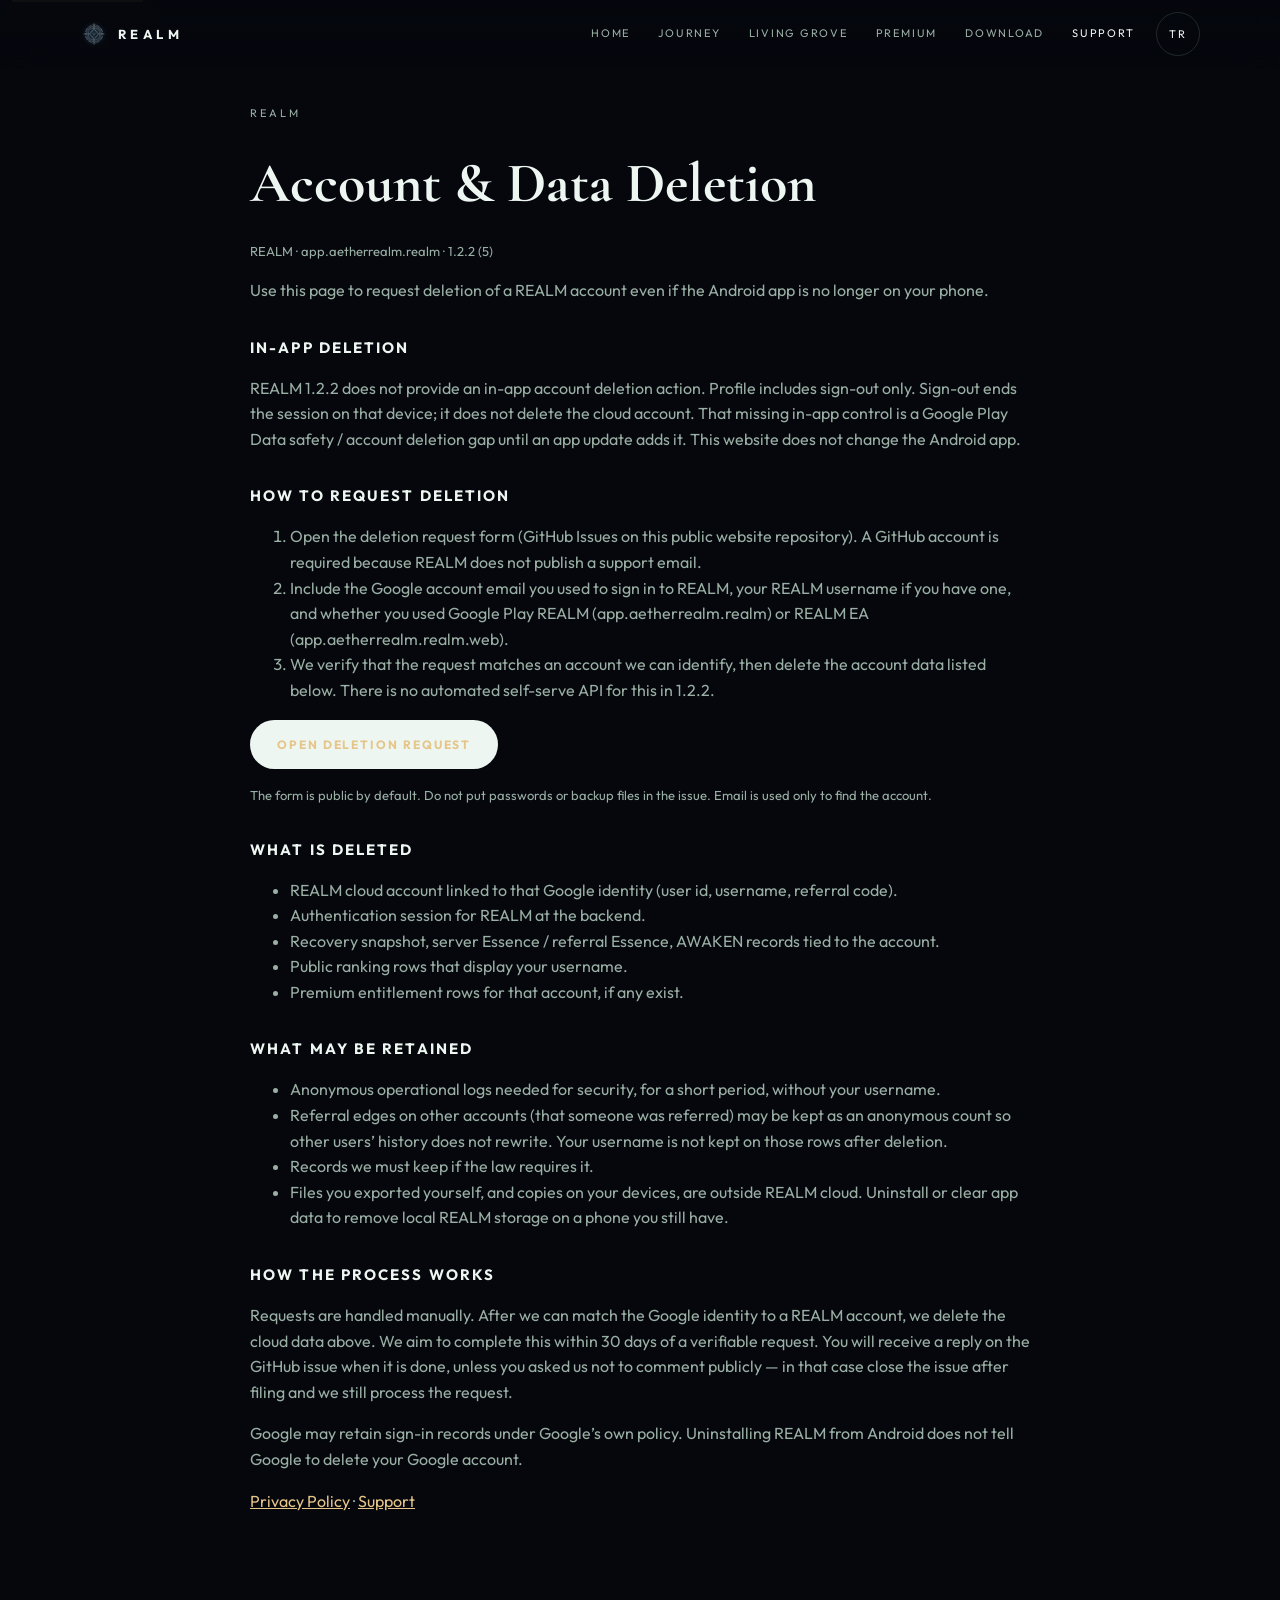
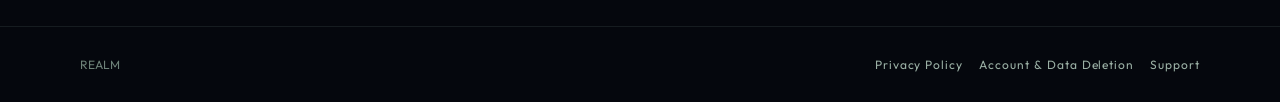
==== delete-account/index.html @ 5c2a9e28 "Publish official REALM website Public static pages for Home, Journey, Living Grove, Premium, Downloa" ====
<!doctype html>
<html lang="en">
<head>
  <meta charset="utf-8">
  <meta name="viewport" content="width=device-width, initial-scale=1, viewport-fit=cover">
  <title>REALM Account &amp; Data Deletion</title>
  <meta name="description" content="How to delete a REALM account and what data is removed. Public page for Google Play.">
  <meta name="theme-color" content="#05070d">
  <link rel="canonical" href="https://brokebrosol.github.io/aetherrealm/delete-account/">
  <meta property="og:title" content="REALM Account &amp; Data Deletion">
  <meta property="og:description" content="How to delete a REALM account and what data is removed. Public page for Google Play.">
  <meta property="og:type" content="website">
  <meta property="og:url" content="https://brokebrosol.github.io/aetherrealm/delete-account/">
  <meta property="og:image" content="https://brokebrosol.github.io/aetherrealm/assets/brand/og.png">
  <link rel="icon" href="../assets/brand/icon-512.png">
  <link rel="apple-touch-icon" href="../assets/brand/icon-512.png">
  <link rel="preconnect" href="https://fonts.googleapis.com">
  <link rel="preconnect" href="https://fonts.gstatic.com" crossorigin>
  <link href="https://fonts.googleapis.com/css2?family=Cormorant+Garamond:ital,wght@0,600;1,500&family=Outfit:wght@400;500;600;700&display=swap" rel="stylesheet">
  <link rel="stylesheet" href="../assets/site.css">
  
</head>
<body>

  <a class="skip" href="#content">Skip to content</a>
  <header class="site-header">
    <div class="wrap nav">
      <a class="brand" href="../">
        <img src="../assets/brand/icon-512.png" alt="" width="28" height="28">
        REALM
      </a>
      <nav class="nav-links" aria-label="Primary">
        <a href="../" data-en="Home" data-tr="Ana Sayfa">Home</a><a href="../journey/" data-en="Journey" data-tr="Yolculuk">Journey</a><a href="../living-grove/" data-en="Living Grove" data-tr="Living Grove">Living Grove</a><a href="../premium/" data-en="Premium" data-tr="Premium">Premium</a><a href="../download/" data-en="Download" data-tr="İndir">Download</a><a href="../support/" aria-current="page" data-en="Support" data-tr="Destek">Support</a>
        <button class="lang" type="button" aria-label="Switch language">TR</button>
      </nav>
      <button class="menu-btn" type="button" aria-expanded="false" data-en-aria="Open menu" data-tr-aria="Menüyü aç">Menu</button>
    </div>
    <nav class="drawer" aria-label="Mobile">
      <a href="../" data-en="Home" data-tr="Ana Sayfa">Home</a><a href="../journey/" data-en="Journey" data-tr="Yolculuk">Journey</a><a href="../living-grove/" data-en="Living Grove" data-tr="Living Grove">Living Grove</a><a href="../premium/" data-en="Premium" data-tr="Premium">Premium</a><a href="../download/" data-en="Download" data-tr="İndir">Download</a><a href="../support/" aria-current="page" data-en="Support" data-tr="Destek">Support</a>
    </nav>
  </header>

  <main id="content" class="legal">
    <p class="eyebrow">REALM</p>
    <h1 data-en="Account & Data Deletion" data-tr="Hesap ve Veri Silme">Account & Data Deletion</h1>
    <p class="meta-line">REALM · app.aetherrealm.realm · 1.2.2 (5)</p>
    <p data-en="Use this page to request deletion of a REALM account even if the Android app is no longer on your phone." data-tr="Android uygulaması telefonda olmasa bile REALM hesabının silinmesini bu sayfadan talep et.">Use this page to request deletion of a REALM account even if the Android app is no longer on your phone.</p>

    <h2 data-en="In-app deletion" data-tr="Uygulama içi silme">In-app deletion</h2>
    <p data-en="REALM 1.2.2 does not provide an in-app account deletion action. Profile includes sign-out only. Sign-out ends the session on that device; it does not delete the cloud account. That missing in-app control is a Google Play Data safety / account deletion gap until an app update adds it. This website does not change the Android app." data-tr="REALM 1.2.2 uygulama içi hesap silme eylemi sunmaz. Profil yalnızca çıkış içerir. Çıkış o cihazdaki oturumu bitirir; bulut hesabı silinmez. Bu eksik kontrol, bir uygulama güncellemesi ekleyene kadar Google Play Veri güvenliği / hesap silme boşluğudur. Bu site Android uygulamasını değiştirmez.">REALM 1.2.2 does not provide an in-app account deletion action. Profile includes sign-out only. Sign-out ends the session on that device; it does not delete the cloud account. That missing in-app control is a Google Play Data safety / account deletion gap until an app update adds it. This website does not change the Android app.</p>

    <h2 data-en="How to request deletion" data-tr="Silme talebi nasıl yapılır">How to request deletion</h2>
    <ol>
      <li data-en="Open the deletion request form (GitHub Issues on this public website repository). A GitHub account is required because REALM does not publish a support email." data-tr="Silme talep formunu aç (bu kamuya açık site deposundaki GitHub Issues). REALM destek e-postası yayımlamadığı için GitHub hesabı gerekir.">Open the deletion request form (GitHub Issues on this public website repository). A GitHub account is required because REALM does not publish a support email.</li>
      <li data-en="Include the Google account email you used to sign in to REALM, your REALM username if you have one, and whether you used Google Play REALM (app.aetherrealm.realm) or REALM EA (app.aetherrealm.realm.web)." data-tr="REALM’e girerken kullandığın Google hesap e-postasını, varsa REALM kullanıcı adını ve Google Play REALM (app.aetherrealm.realm) mi REALM EA (app.aetherrealm.realm.web) mi kullandığını yaz.">Include the Google account email you used to sign in to REALM, your REALM username if you have one, and whether you used Google Play REALM (app.aetherrealm.realm) or REALM EA (app.aetherrealm.realm.web).</li>
      <li data-en="We verify that the request matches an account we can identify, then delete the account data listed below. There is no automated self-serve API for this in 1.2.2." data-tr="Talebin tanımlayabildiğimiz bir hesapla eşleştiğini doğrular, ardından aşağıdaki hesap verisini sileriz. 1.2.2’de bunun için otomatik self-servis API yoktur.">We verify that the request matches an account we can identify, then delete the account data listed below. There is no automated self-serve API for this in 1.2.2.</li>
    </ol>
    <p><a class="cta cta-primary" href="https://github.com/BrokeBroSOL/aetherrealm/issues/new?template=account-deletion.yml" data-en="Open deletion request" data-tr="Silme talebini aç">Open deletion request</a></p>
    <p class="caption-note" data-en="The form is public by default. Do not put passwords or backup files in the issue. Email is used only to find the account." data-tr="Form varsayılan olarak herkese açıktır. Issue’ya şifre veya yedek dosyası koyma. E-posta yalnızca hesabı bulmak içindir.">The form is public by default. Do not put passwords or backup files in the issue. Email is used only to find the account.</p>

    <h2 data-en="What is deleted" data-tr="Neler silinir">What is deleted</h2>
    <ul>
      <li data-en="REALM cloud account linked to that Google identity (user id, username, referral code)." data-tr="O Google kimliğine bağlı REALM bulut hesabı (kullanıcı id, kullanıcı adı, referral kodu).">REALM cloud account linked to that Google identity (user id, username, referral code).</li>
      <li data-en="Authentication session for REALM at the backend." data-tr="Backend’deki REALM kimlik doğrulama oturumu.">Authentication session for REALM at the backend.</li>
      <li data-en="Recovery snapshot, server Essence / referral Essence, AWAKEN records tied to the account." data-tr="Kurtarma snapshot’ı, sunucu Essence / referral Essence, hesaba bağlı AWAKEN kayıtları.">Recovery snapshot, server Essence / referral Essence, AWAKEN records tied to the account.</li>
      <li data-en="Public ranking rows that display your username." data-tr="Kullanıcı adını gösteren herkese açık sıralama satırları.">Public ranking rows that display your username.</li>
      <li data-en="Premium entitlement rows for that account, if any exist." data-tr="Varsa o hesaba ait premium yetki satırları.">Premium entitlement rows for that account, if any exist.</li>
    </ul>

    <h2 data-en="What may be retained" data-tr="Neler tutulabilir">What may be retained</h2>
    <ul>
      <li data-en="Anonymous operational logs needed for security, for a short period, without your username." data-tr="Güvenlik için kısa süre gereken, kullanıcı adsız operasyonel günlükler.">Anonymous operational logs needed for security, for a short period, without your username.</li>
      <li data-en="Referral edges on other accounts (that someone was referred) may be kept as an anonymous count so other users’ history does not rewrite. Your username is not kept on those rows after deletion." data-tr="Başka hesaplardaki referral bağları (birinin davet edilmiş olması) anonim sayım olarak kalabilir; diğer kullanıcıların geçmişi yeniden yazılmaz. Silme sonrası o satırlarda kullanıcı adın tutulmaz.">Referral edges on other accounts (that someone was referred) may be kept as an anonymous count so other users’ history does not rewrite. Your username is not kept on those rows after deletion.</li>
      <li data-en="Records we must keep if the law requires it." data-tr="Yasanın tutmamızı istediği kayıtlar.">Records we must keep if the law requires it.</li>
      <li data-en="Files you exported yourself, and copies on your devices, are outside REALM cloud. Uninstall or clear app data to remove local REALM storage on a phone you still have." data-tr="Kendin dışa aktardığın dosyalar ve cihazlarındaki kopyalar REALM bulutunun dışındadır. Hâlâ sende olan bir telefondaki yerel REALM depolamasını kaldırmak için uygulamayı sil veya uygulama verisini temizle.">Files you exported yourself, and copies on your devices, are outside REALM cloud. Uninstall or clear app data to remove local REALM storage on a phone you still have.</li>
    </ul>

    <h2 data-en="How the process works" data-tr="Süreç nasıl işler">How the process works</h2>
    <p data-en="Requests are handled manually. After we can match the Google identity to a REALM account, we delete the cloud data above. We aim to complete this within 30 days of a verifiable request. You will receive a reply on the GitHub issue when it is done, unless you asked us not to comment publicly — in that case close the issue after filing and we still process the request." data-tr="Talepler elle işlenir. Google kimliğini bir REALM hesabıyla eşleştirebildikten sonra yukarıdaki bulut verisini sileriz. Doğrulanabilir talepten itibaren 30 gün içinde tamamlamayı hedefleriz. Bitince GitHub issue’da yanıtlanır; herkese açık yorum istemezsen kayıt açtıktan sonra issue’yu kapat, talebi yine işleriz.">Requests are handled manually. After we can match the Google identity to a REALM account, we delete the cloud data above. We aim to complete this within 30 days of a verifiable request. You will receive a reply on the GitHub issue when it is done, unless you asked us not to comment publicly — in that case close the issue after filing and we still process the request.</p>
    <p data-en="Google may retain sign-in records under Google’s own policy. Uninstalling REALM from Android does not tell Google to delete your Google account." data-tr="Google, kendi politikası altında giriş kayıtlarını tutabilir. REALM’i Android’den kaldırmak Google hesabının silinmesini Google’a söylemez.">Google may retain sign-in records under Google’s own policy. Uninstalling REALM from Android does not tell Google to delete your Google account.</p>
    <p><a href="../privacy/" data-en="Privacy Policy" data-tr="Gizlilik Politikası">Privacy Policy</a> · <a href="../support/" data-en="Support" data-tr="Destek">Support</a></p>
  </main>

  <footer>
    <div class="wrap foot">
      <div>REALM</div>
      <nav>
        <a href="../privacy/" data-en="Privacy Policy" data-tr="Gizlilik Politikası">Privacy Policy</a>
        <a href="../delete-account/" data-en="Account & Data Deletion" data-tr="Hesap ve Veri Silme">Account & Data Deletion</a>
        <a href="../support/" data-en="Support" data-tr="Destek">Support</a>
      </nav>
    </div>
  </footer>
  <script src="../assets/site.js"></script>
</body>
</html>
---- assets/site.css ----
:root {
  --bg: #05070d;
  --bg-2: #08110e;
  --forest: #0c1a14;
  --panel: rgba(8, 14, 16, 0.78);
  --panel-solid: #101816;
  --text: #eef6f1;
  --muted: #9aafa4;
  --faint: #6d8178;
  --line: rgba(176, 214, 196, 0.16);
  --teal: #7ecb8a;
  --water: #3ec6c9;
  --gold: #d4b15a;
  --gold-soft: #e6c589;
  --danger: #c9896a;
  --shadow: 0 24px 80px rgba(0, 0, 0, 0.45);
  --radius: 22px;
  --font-display: "Cormorant Garamond", "Times New Roman", serif;
  --font-body: "Outfit", system-ui, sans-serif;
  --max: 1120px;
}

* { box-sizing: border-box; }
html { scroll-behavior: smooth; }
html, body { margin: 0; padding: 0; }
body {
  color: var(--text);
  background: var(--bg);
  font: 16px/1.6 var(--font-body);
  min-height: 100%;
  overflow-x: hidden;
}
img { max-width: 100%; display: block; }
a { color: inherit; }
button, [role="button"] { cursor: pointer; }
button { font-family: inherit; }

.skip {
  position: absolute;
  left: 12px;
  top: -40px;
  background: var(--gold);
  color: #14110a;
  padding: 8px 12px;
  z-index: 20;
}
.skip:focus { top: 12px; }

.wrap {
  width: min(var(--max), calc(100% - 36px));
  margin: 0 auto;
}

.site-header {
  position: sticky;
  top: 0;
  z-index: 30;
  backdrop-filter: blur(18px);
  background: linear-gradient(180deg, rgba(5, 7, 13, 0.92), rgba(5, 7, 13, 0.72) 70%, transparent);
  border-bottom: 1px solid transparent;
}
.nav {
  display: flex;
  align-items: center;
  justify-content: space-between;
  min-height: 68px;
  gap: 16px;
  padding-top: env(safe-area-inset-top);
}
.brand {
  display: inline-flex;
  align-items: center;
  gap: 10px;
  text-decoration: none;
  letter-spacing: 0.34em;
  font-weight: 700;
  font-size: 13px;
}
.brand img, .brand svg {
  width: 28px;
  height: 28px;
}
.nav-links {
  display: flex;
  align-items: center;
  gap: 4px;
}
.nav-links a, .lang, .menu-btn {
  color: var(--muted);
  text-decoration: none;
  font-size: 11px;
  letter-spacing: 0.16em;
  text-transform: uppercase;
  padding: 10px 12px;
  min-height: 44px;
  display: inline-flex;
  align-items: center;
  background: none;
  border: 0;
}
.nav-links a[aria-current="page"], .nav-links a:hover {
  color: var(--text);
}
.lang {
  border: 1px solid var(--line);
  border-radius: 999px;
  color: var(--text);
  margin-left: 6px;
}
.menu-btn { display: none; }

.hero {
  position: relative;
  min-height: 92vh;
  display: grid;
  align-items: end;
  overflow: hidden;
  isolation: isolate;
}
.hero-bg {
  position: absolute;
  inset: 0;
  z-index: -2;
  background:
    linear-gradient(180deg, rgba(5,7,13,0.18) 0%, rgba(5,7,13,0.28) 42%, rgba(5,7,13,0.88) 78%, var(--bg) 100%),
    linear-gradient(90deg, rgba(5,7,13,0.55), transparent 36%, transparent 64%, rgba(5,7,13,0.4)),
    var(--hero, #05070d) center/cover no-repeat;
}
.hero-bg::after {
  content: "";
  position: absolute;
  inset: auto 0 0 0;
  height: 42%;
  background: linear-gradient(180deg, transparent, var(--bg));
}
.hero-copy {
  padding: 120px 0 72px;
  max-width: 760px;
}
.eyebrow {
  color: var(--gold-soft);
  font-size: 11px;
  letter-spacing: 0.28em;
  text-transform: uppercase;
  margin: 0 0 16px;
}
.hero h1 {
  font-family: var(--font-display);
  font-size: clamp(64px, 16vw, 148px);
  line-height: 0.82;
  letter-spacing: 0.08em;
  margin: 0 0 18px;
  font-weight: 600;
}
.intent {
  font-family: var(--font-display);
  font-size: clamp(22px, 3.4vw, 34px);
  font-style: italic;
  font-weight: 500;
  letter-spacing: 0.04em;
  color: var(--text);
  margin: 0 0 18px;
}
.lede {
  color: var(--muted);
  font-size: clamp(16px, 2vw, 19px);
  max-width: 560px;
  margin: 0 0 28px;
}
.cta-row {
  display: flex;
  flex-wrap: wrap;
  gap: 12px;
  align-items: center;
}
.cta {
  display: inline-flex;
  align-items: center;
  justify-content: center;
  min-height: 48px;
  min-width: 220px;
  padding: 14px 26px;
  border-radius: 999px;
  text-decoration: none;
  font-size: 12px;
  font-weight: 700;
  letter-spacing: 0.16em;
  text-transform: uppercase;
  border: 1px solid transparent;
}
.cta-primary {
  background: var(--text);
  color: #0b100e;
}
.cta-primary:hover { filter: brightness(1.06); }
.cta-ghost {
  border-color: var(--line);
  color: var(--text);
  background: rgba(8, 14, 16, 0.45);
}
.cta[aria-disabled="true"], .cta.blocked {
  opacity: 0.55;
  pointer-events: none;
}
.sub {
  display: block;
  margin-top: 14px;
  color: var(--faint);
  font-size: 12px;
  letter-spacing: 0.08em;
}

.section {
  padding: 88px 0;
  border-top: 1px solid rgba(176, 214, 196, 0.08);
}
.section h2 {
  font-family: var(--font-display);
  font-size: clamp(32px, 6vw, 56px);
  line-height: 1.05;
  margin: 0 0 14px;
  font-weight: 600;
}
.lead { color: var(--muted); max-width: 680px; margin: 0; }

.grid {
  display: grid;
  grid-template-columns: repeat(3, 1fr);
  gap: 14px;
  margin-top: 34px;
}
.grid-2 { grid-template-columns: repeat(2, 1fr); }
.grid-4 { grid-template-columns: repeat(4, 1fr); }

.card {
  background: linear-gradient(160deg, rgba(18, 28, 24, 0.92), rgba(8, 12, 12, 0.92));
  border: 1px solid var(--line);
  border-radius: var(--radius);
  padding: 22px;
  min-height: 168px;
  box-shadow: var(--shadow);
}
.card h3 {
  margin: 8px 0 8px;
  letter-spacing: 0.1em;
  font-size: 15px;
}
.card p { color: var(--muted); margin: 0; }
.tag {
  font-size: 10px;
  letter-spacing: 0.18em;
  color: var(--water);
  text-transform: uppercase;
}
.tag.free { color: var(--teal); }
.tag.soon { color: var(--gold); }
.motto {
  color: var(--gold-soft);
  font-size: 11px;
  letter-spacing: 0.14em;
  margin: 0 0 8px;
}

.journey {
  display: grid;
  gap: 0;
  margin-top: 36px;
}
.step {
  display: grid;
  grid-template-columns: 88px 1fr;
  gap: 18px;
  align-items: start;
  padding: 18px 0;
  border-top: 1px solid rgba(176, 214, 196, 0.1);
}
.step-index {
  font-family: var(--font-display);
  color: var(--gold);
  letter-spacing: 0.18em;
  font-size: 13px;
  padding-top: 6px;
}
.step h3 {
  margin: 0 0 6px;
  letter-spacing: 0.16em;
  font-size: 18px;
}
.step p { margin: 0; color: var(--muted); }

.still-grid {
  display: grid;
  grid-template-columns: repeat(5, 1fr);
  gap: 10px;
  margin-top: 28px;
}
.still {
  position: relative;
  overflow: hidden;
  border-radius: 16px;
  min-height: 180px;
  border: 1px solid var(--line);
  background: #0a1210;
}
.still img {
  width: 100%;
  height: 180px;
  object-fit: cover;
  object-position: center 40%;
}
.still figcaption {
  position: absolute;
  left: 10px;
  bottom: 10px;
  font-size: 11px;
  letter-spacing: 0.14em;
  color: var(--text);
  text-shadow: 0 1px 8px #000;
}
.caption-note {
  margin-top: 12px;
  color: var(--faint);
  font-size: 13px;
}

.premium-hero {
  display: grid;
  grid-template-columns: 1.1fr 0.9fr;
  gap: 28px;
  align-items: center;
}
.aether-orb {
  border-radius: 28px;
  overflow: hidden;
  border: 1px solid var(--line);
  min-height: 280px;
  background: #07090c center/cover no-repeat;
}
.aether-orb img {
  width: 100%;
  height: 100%;
  min-height: 280px;
  object-fit: cover;
}

.play-box, .notice {
  margin-top: 22px;
  padding: 18px 20px;
  border: 1px solid var(--line);
  border-radius: 18px;
  background: rgba(16, 24, 22, 0.7);
  color: var(--muted);
}
.play-box strong, .notice strong { color: var(--text); display: block; letter-spacing: 0.12em; margin-bottom: 6px; }
.warn { color: var(--gold-soft); }

.legal {
  width: min(780px, calc(100% - 36px));
  margin: 0 auto;
  padding: 36px 0 96px;
}
.legal h1 {
  font-family: var(--font-display);
  font-size: clamp(36px, 7vw, 56px);
  margin: 8px 0 12px;
}
.legal h2 {
  margin-top: 32px;
  font-size: 15px;
  letter-spacing: 0.14em;
  text-transform: uppercase;
}
.legal p, .legal li { color: var(--muted); }
.legal a { color: var(--gold-soft); }
.meta-line { color: var(--faint); font-size: 13px; }

.page-hero {
  padding: 56px 0 12px;
}
.page-hero h1 {
  font-family: var(--font-display);
  font-size: clamp(40px, 8vw, 72px);
  margin: 0 0 12px;
}

footer {
  border-top: 1px solid rgba(176, 214, 196, 0.1);
  padding: 28px 0 calc(28px + env(safe-area-inset-bottom));
  color: var(--faint);
  font-size: 12px;
}
.foot {
  display: flex;
  justify-content: space-between;
  gap: 18px;
  flex-wrap: wrap;
  align-items: center;
}
.foot nav { display: flex; flex-wrap: wrap; gap: 8px 16px; }
.foot a { color: var(--muted); text-decoration: none; letter-spacing: 0.08em; }
.foot a:hover { color: var(--text); }

.drawer {
  display: none;
}

@media (max-width: 900px) {
  .grid, .grid-2, .grid-4, .still-grid, .premium-hero {
    grid-template-columns: 1fr;
  }
  .still-grid { grid-template-columns: 1fr 1fr; }
  .still img { height: 150px; }
  .hero { min-height: 86vh; }
  .hero-copy { padding: 84px 0 56px; }
}

@media (max-width: 760px) {
  .nav-links { display: none; }
  .menu-btn { display: inline-flex; }
  .drawer {
    display: none;
    position: absolute;
    left: 0; right: 0;
    background: rgba(5, 7, 13, 0.96);
    border-bottom: 1px solid var(--line);
    padding: 8px 18px 18px;
  }
  .drawer.open { display: grid; }
  .drawer a {
    min-height: 44px;
    display: flex;
    align-items: center;
    text-decoration: none;
    letter-spacing: 0.16em;
    text-transform: uppercase;
    font-size: 13px;
    color: var(--text);
    border-top: 1px solid rgba(176, 214, 196, 0.08);
  }
  .step { grid-template-columns: 1fr; gap: 6px; }
  .cta { width: 100%; }
  .wrap { width: min(var(--max), calc(100% - 28px)); }
}

@media (prefers-reduced-motion: reduce) {
  html { scroll-behavior: auto; }
  * { transition: none !important; }
}
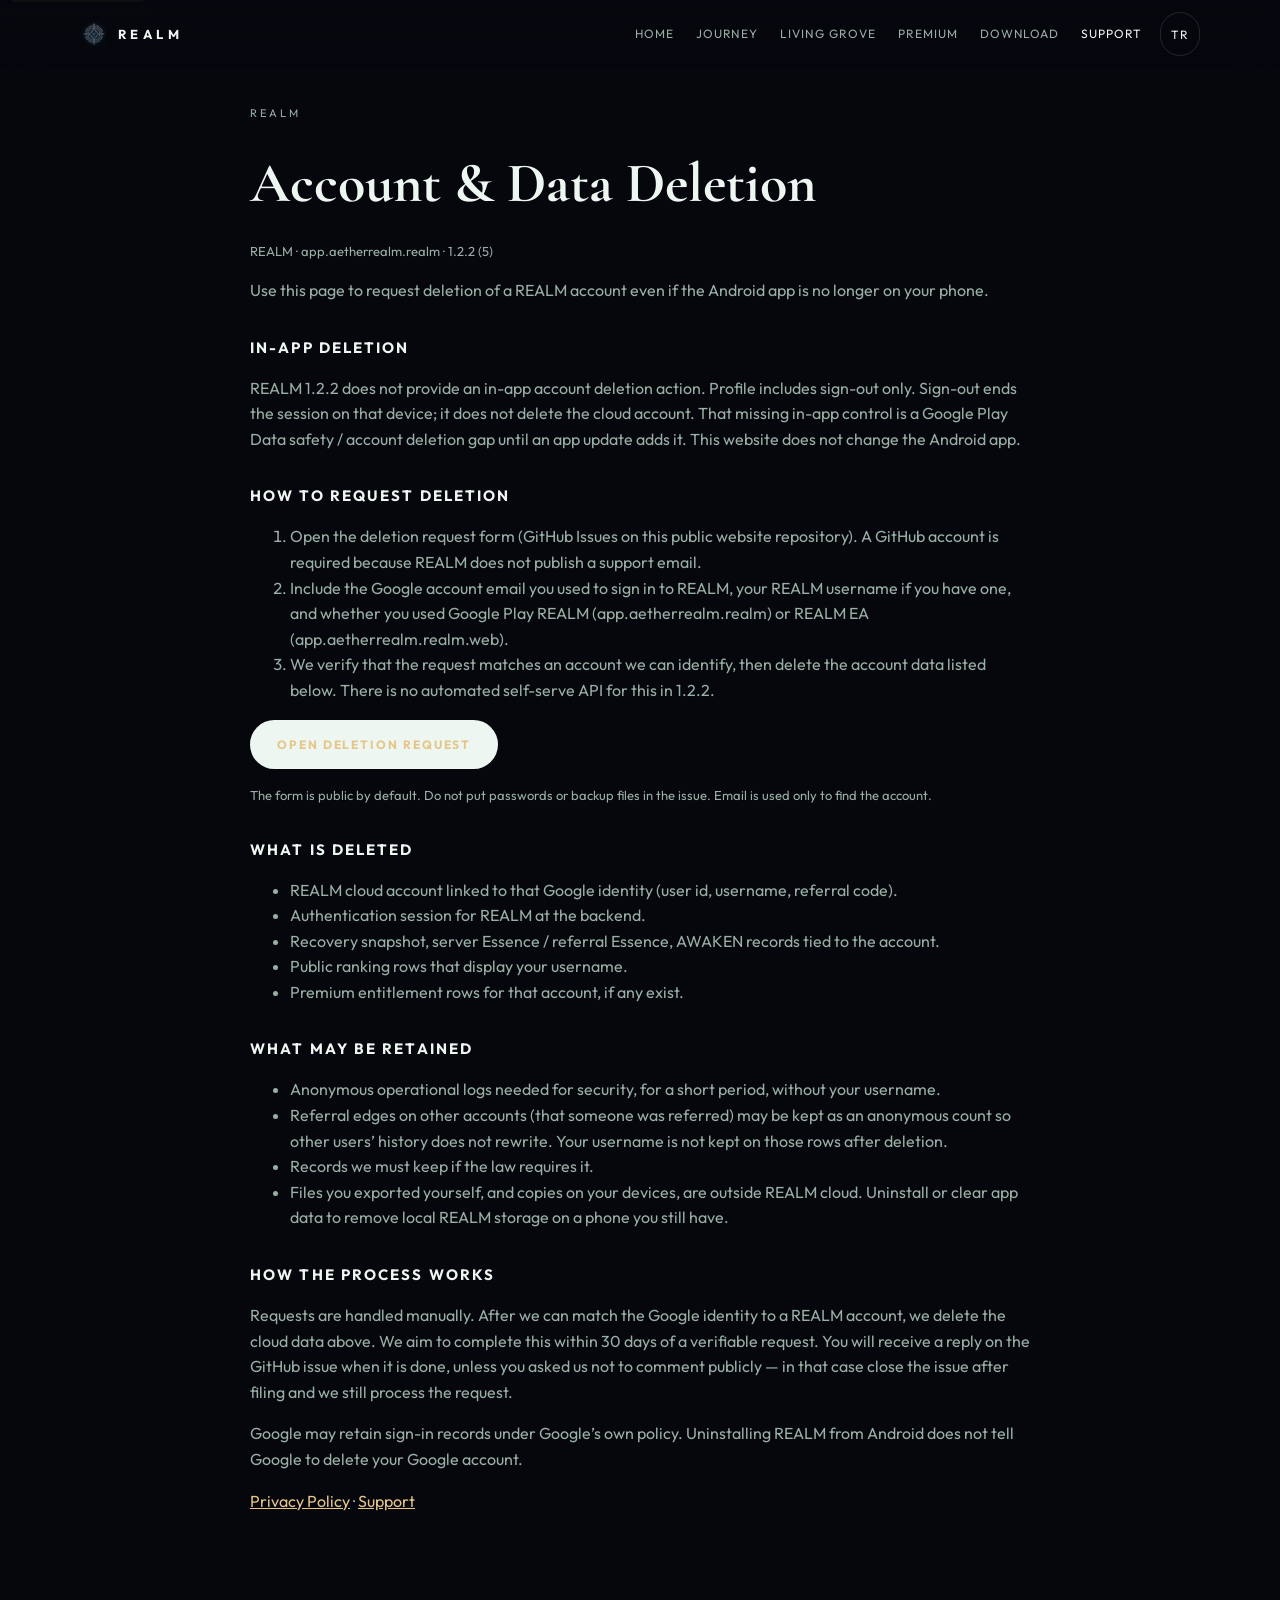
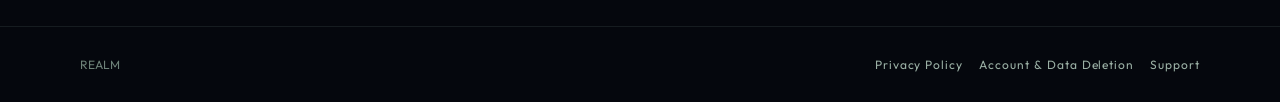
==== commit 33134478: "Point canonical URLs at the live brokebrosol.github.io host" ====
--- a/delete-account/index.html
+++ b/delete-account/index.html
@@ -6,12 +6,12 @@
   <title>REALM Account &amp; Data Deletion</title>
   <meta name="description" content="How to delete a REALM account and what data is removed. Public page for Google Play.">
   <meta name="theme-color" content="#05070d">
-  <link rel="canonical" href="https://brokebrosol.github.io/aetherrealm/delete-account/">
+  <link rel="canonical" href="https://brokebrosol.github.io/delete-account/">
   <meta property="og:title" content="REALM Account &amp; Data Deletion">
   <meta property="og:description" content="How to delete a REALM account and what data is removed. Public page for Google Play.">
   <meta property="og:type" content="website">
-  <meta property="og:url" content="https://brokebrosol.github.io/aetherrealm/delete-account/">
-  <meta property="og:image" content="https://brokebrosol.github.io/aetherrealm/assets/brand/og.png">
+  <meta property="og:url" content="https://brokebrosol.github.io/delete-account/">
+  <meta property="og:image" content="https://brokebrosol.github.io/assets/brand/og.png">
   <link rel="icon" href="../assets/brand/icon-512.png">
   <link rel="apple-touch-icon" href="../assets/brand/icon-512.png">
   <link rel="preconnect" href="https://fonts.googleapis.com">
--- a/assets/site.css
+++ b/assets/site.css
@@ -83,20 +83,23 @@
 .nav-links {
   display: flex;
   align-items: center;
-  gap: 4px;
+  gap: 2px;
+  flex-wrap: wrap;
+  justify-content: flex-end;
 }
 .nav-links a, .lang, .menu-btn {
   color: var(--muted);
   text-decoration: none;
-  font-size: 11px;
-  letter-spacing: 0.16em;
-  text-transform: uppercase;
-  padding: 10px 12px;
+  font-size: 12px;
+  letter-spacing: 0.08em;
+  text-transform: uppercase;
+  padding: 10px 10px;
   min-height: 44px;
   display: inline-flex;
   align-items: center;
   background: none;
   border: 0;
+  white-space: nowrap;
 }
 .nav-links a[aria-current="page"], .nav-links a:hover {
   color: var(--text);
@@ -121,10 +124,25 @@
   position: absolute;
   inset: 0;
   z-index: -2;
+  overflow: hidden;
+  background: #05070d;
+}
+.hero-bg img {
+  position: absolute;
+  inset: 0;
+  width: 100%;
+  height: 100%;
+  object-fit: cover;
+  object-position: center 42%;
+}
+.hero-bg::before {
+  content: "";
+  position: absolute;
+  inset: 0;
   background:
-    linear-gradient(180deg, rgba(5,7,13,0.18) 0%, rgba(5,7,13,0.28) 42%, rgba(5,7,13,0.88) 78%, var(--bg) 100%),
-    linear-gradient(90deg, rgba(5,7,13,0.55), transparent 36%, transparent 64%, rgba(5,7,13,0.4)),
-    var(--hero, #05070d) center/cover no-repeat;
+    linear-gradient(180deg, rgba(5,7,13,0.18) 0%, rgba(5,7,13,0.08) 32%, rgba(5,7,13,0.55) 68%, var(--bg) 100%),
+    linear-gradient(90deg, rgba(5,7,13,0.35), transparent 38%, transparent 72%, rgba(5,7,13,0.25));
+  pointer-events: none;
 }
 .hero-bg::after {
   content: "";
@@ -154,10 +172,11 @@
 }
 .intent {
   font-family: var(--font-display);
-  font-size: clamp(22px, 3.4vw, 34px);
-  font-style: italic;
-  font-weight: 500;
-  letter-spacing: 0.04em;
+  font-size: clamp(20px, 3vw, 30px);
+  font-style: normal;
+  font-weight: 600;
+  letter-spacing: 0.14em;
+  text-transform: uppercase;
   color: var(--text);
   margin: 0 0 18px;
 }
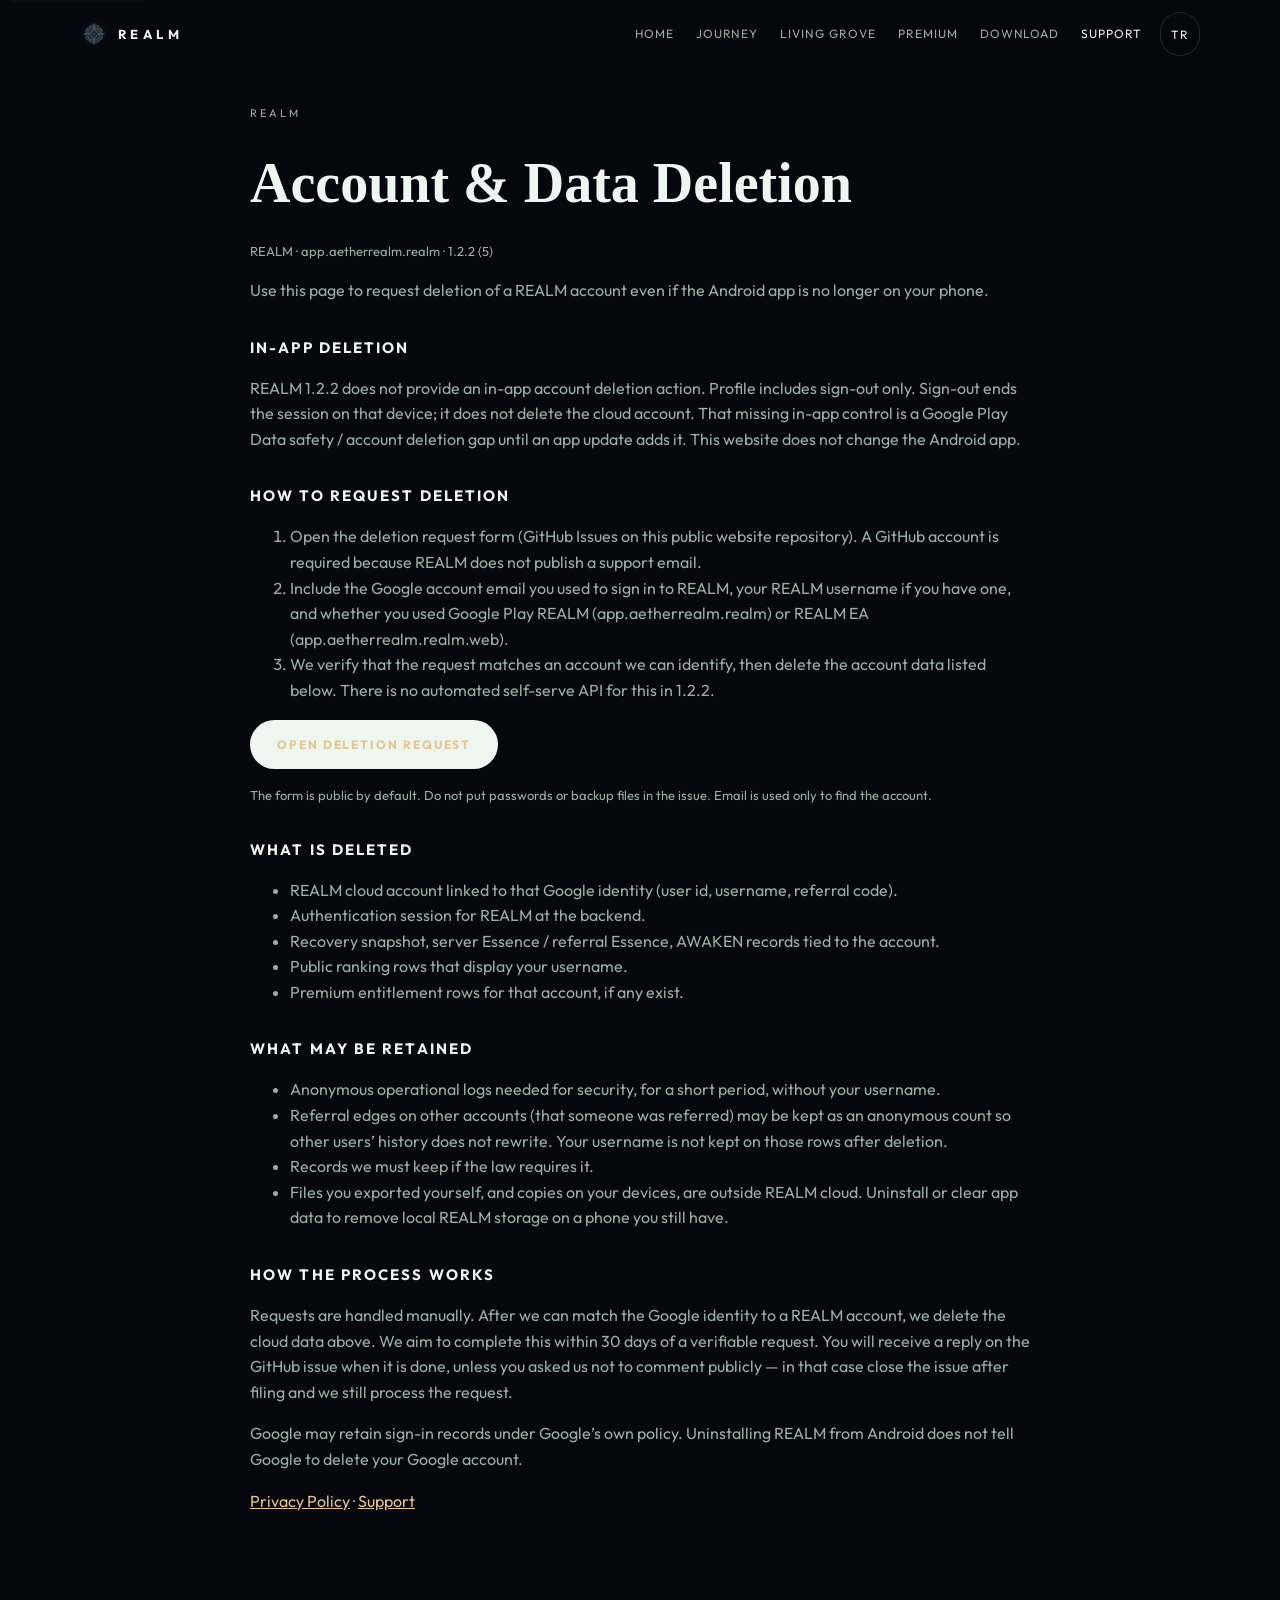
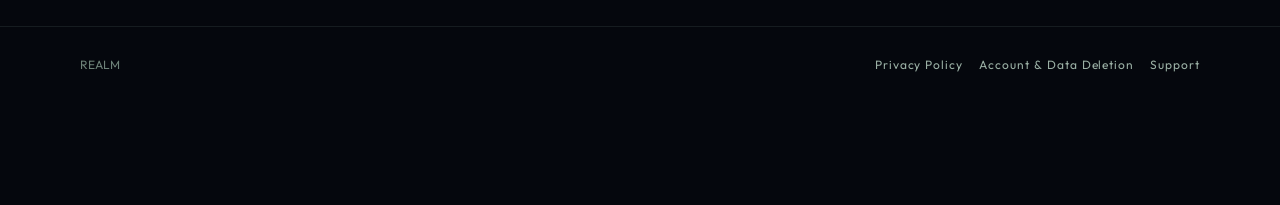
==== commit d6850f85: "Move official REALM website to /realm/ project path" ====
--- a/delete-account/index.html
+++ b/delete-account/index.html
@@ -2,96 +2,16 @@
 <html lang="en">
 <head>
   <meta charset="utf-8">
-  <meta name="viewport" content="width=device-width, initial-scale=1, viewport-fit=cover">
-  <title>REALM Account &amp; Data Deletion</title>
-  <meta name="description" content="How to delete a REALM account and what data is removed. Public page for Google Play.">
-  <meta name="theme-color" content="#05070d">
-  <link rel="canonical" href="https://brokebrosol.github.io/delete-account/">
-  <meta property="og:title" content="REALM Account &amp; Data Deletion">
-  <meta property="og:description" content="How to delete a REALM account and what data is removed. Public page for Google Play.">
-  <meta property="og:type" content="website">
-  <meta property="og:url" content="https://brokebrosol.github.io/delete-account/">
-  <meta property="og:image" content="https://brokebrosol.github.io/assets/brand/og.png">
-  <link rel="icon" href="../assets/brand/icon-512.png">
-  <link rel="apple-touch-icon" href="../assets/brand/icon-512.png">
-  <link rel="preconnect" href="https://fonts.googleapis.com">
-  <link rel="preconnect" href="https://fonts.gstatic.com" crossorigin>
-  <link href="https://fonts.googleapis.com/css2?family=Cormorant+Garamond:ital,wght@0,600;1,500&family=Outfit:wght@400;500;600;700&display=swap" rel="stylesheet">
-  <link rel="stylesheet" href="../assets/site.css">
-  
+  <meta name="viewport" content="width=device-width, initial-scale=1">
+  <meta http-equiv="refresh" content="0; url=/realm/delete-account/">
+  <link rel="canonical" href="https://brokebrosol.github.io/realm/delete-account/">
+  <title>REALM</title>
+  <style>
+    body { margin:0; background:#05070d; color:#e8e4d9; font:16px/1.5 system-ui,sans-serif; padding:48px 24px; }
+    a { color:#d4b15a; }
+  </style>
 </head>
 <body>
-
-  <a class="skip" href="#content">Skip to content</a>
-  <header class="site-header">
-    <div class="wrap nav">
-      <a class="brand" href="../">
-        <img src="../assets/brand/icon-512.png" alt="" width="28" height="28">
-        REALM
-      </a>
-      <nav class="nav-links" aria-label="Primary">
-        <a href="../" data-en="Home" data-tr="Ana Sayfa">Home</a><a href="../journey/" data-en="Journey" data-tr="Yolculuk">Journey</a><a href="../living-grove/" data-en="Living Grove" data-tr="Living Grove">Living Grove</a><a href="../premium/" data-en="Premium" data-tr="Premium">Premium</a><a href="../download/" data-en="Download" data-tr="İndir">Download</a><a href="../support/" aria-current="page" data-en="Support" data-tr="Destek">Support</a>
-        <button class="lang" type="button" aria-label="Switch language">TR</button>
-      </nav>
-      <button class="menu-btn" type="button" aria-expanded="false" data-en-aria="Open menu" data-tr-aria="Menüyü aç">Menu</button>
-    </div>
-    <nav class="drawer" aria-label="Mobile">
-      <a href="../" data-en="Home" data-tr="Ana Sayfa">Home</a><a href="../journey/" data-en="Journey" data-tr="Yolculuk">Journey</a><a href="../living-grove/" data-en="Living Grove" data-tr="Living Grove">Living Grove</a><a href="../premium/" data-en="Premium" data-tr="Premium">Premium</a><a href="../download/" data-en="Download" data-tr="İndir">Download</a><a href="../support/" aria-current="page" data-en="Support" data-tr="Destek">Support</a>
-    </nav>
-  </header>
-
-  <main id="content" class="legal">
-    <p class="eyebrow">REALM</p>
-    <h1 data-en="Account & Data Deletion" data-tr="Hesap ve Veri Silme">Account & Data Deletion</h1>
-    <p class="meta-line">REALM · app.aetherrealm.realm · 1.2.2 (5)</p>
-    <p data-en="Use this page to request deletion of a REALM account even if the Android app is no longer on your phone." data-tr="Android uygulaması telefonda olmasa bile REALM hesabının silinmesini bu sayfadan talep et.">Use this page to request deletion of a REALM account even if the Android app is no longer on your phone.</p>
-
-    <h2 data-en="In-app deletion" data-tr="Uygulama içi silme">In-app deletion</h2>
-    <p data-en="REALM 1.2.2 does not provide an in-app account deletion action. Profile includes sign-out only. Sign-out ends the session on that device; it does not delete the cloud account. That missing in-app control is a Google Play Data safety / account deletion gap until an app update adds it. This website does not change the Android app." data-tr="REALM 1.2.2 uygulama içi hesap silme eylemi sunmaz. Profil yalnızca çıkış içerir. Çıkış o cihazdaki oturumu bitirir; bulut hesabı silinmez. Bu eksik kontrol, bir uygulama güncellemesi ekleyene kadar Google Play Veri güvenliği / hesap silme boşluğudur. Bu site Android uygulamasını değiştirmez.">REALM 1.2.2 does not provide an in-app account deletion action. Profile includes sign-out only. Sign-out ends the session on that device; it does not delete the cloud account. That missing in-app control is a Google Play Data safety / account deletion gap until an app update adds it. This website does not change the Android app.</p>
-
-    <h2 data-en="How to request deletion" data-tr="Silme talebi nasıl yapılır">How to request deletion</h2>
-    <ol>
-      <li data-en="Open the deletion request form (GitHub Issues on this public website repository). A GitHub account is required because REALM does not publish a support email." data-tr="Silme talep formunu aç (bu kamuya açık site deposundaki GitHub Issues). REALM destek e-postası yayımlamadığı için GitHub hesabı gerekir.">Open the deletion request form (GitHub Issues on this public website repository). A GitHub account is required because REALM does not publish a support email.</li>
-      <li data-en="Include the Google account email you used to sign in to REALM, your REALM username if you have one, and whether you used Google Play REALM (app.aetherrealm.realm) or REALM EA (app.aetherrealm.realm.web)." data-tr="REALM’e girerken kullandığın Google hesap e-postasını, varsa REALM kullanıcı adını ve Google Play REALM (app.aetherrealm.realm) mi REALM EA (app.aetherrealm.realm.web) mi kullandığını yaz.">Include the Google account email you used to sign in to REALM, your REALM username if you have one, and whether you used Google Play REALM (app.aetherrealm.realm) or REALM EA (app.aetherrealm.realm.web).</li>
-      <li data-en="We verify that the request matches an account we can identify, then delete the account data listed below. There is no automated self-serve API for this in 1.2.2." data-tr="Talebin tanımlayabildiğimiz bir hesapla eşleştiğini doğrular, ardından aşağıdaki hesap verisini sileriz. 1.2.2’de bunun için otomatik self-servis API yoktur.">We verify that the request matches an account we can identify, then delete the account data listed below. There is no automated self-serve API for this in 1.2.2.</li>
-    </ol>
-    <p><a class="cta cta-primary" href="https://github.com/BrokeBroSOL/aetherrealm/issues/new?template=account-deletion.yml" data-en="Open deletion request" data-tr="Silme talebini aç">Open deletion request</a></p>
-    <p class="caption-note" data-en="The form is public by default. Do not put passwords or backup files in the issue. Email is used only to find the account." data-tr="Form varsayılan olarak herkese açıktır. Issue’ya şifre veya yedek dosyası koyma. E-posta yalnızca hesabı bulmak içindir.">The form is public by default. Do not put passwords or backup files in the issue. Email is used only to find the account.</p>
-
-    <h2 data-en="What is deleted" data-tr="Neler silinir">What is deleted</h2>
-    <ul>
-      <li data-en="REALM cloud account linked to that Google identity (user id, username, referral code)." data-tr="O Google kimliğine bağlı REALM bulut hesabı (kullanıcı id, kullanıcı adı, referral kodu).">REALM cloud account linked to that Google identity (user id, username, referral code).</li>
-      <li data-en="Authentication session for REALM at the backend." data-tr="Backend’deki REALM kimlik doğrulama oturumu.">Authentication session for REALM at the backend.</li>
-      <li data-en="Recovery snapshot, server Essence / referral Essence, AWAKEN records tied to the account." data-tr="Kurtarma snapshot’ı, sunucu Essence / referral Essence, hesaba bağlı AWAKEN kayıtları.">Recovery snapshot, server Essence / referral Essence, AWAKEN records tied to the account.</li>
-      <li data-en="Public ranking rows that display your username." data-tr="Kullanıcı adını gösteren herkese açık sıralama satırları.">Public ranking rows that display your username.</li>
-      <li data-en="Premium entitlement rows for that account, if any exist." data-tr="Varsa o hesaba ait premium yetki satırları.">Premium entitlement rows for that account, if any exist.</li>
-    </ul>
-
-    <h2 data-en="What may be retained" data-tr="Neler tutulabilir">What may be retained</h2>
-    <ul>
-      <li data-en="Anonymous operational logs needed for security, for a short period, without your username." data-tr="Güvenlik için kısa süre gereken, kullanıcı adsız operasyonel günlükler.">Anonymous operational logs needed for security, for a short period, without your username.</li>
-      <li data-en="Referral edges on other accounts (that someone was referred) may be kept as an anonymous count so other users’ history does not rewrite. Your username is not kept on those rows after deletion." data-tr="Başka hesaplardaki referral bağları (birinin davet edilmiş olması) anonim sayım olarak kalabilir; diğer kullanıcıların geçmişi yeniden yazılmaz. Silme sonrası o satırlarda kullanıcı adın tutulmaz.">Referral edges on other accounts (that someone was referred) may be kept as an anonymous count so other users’ history does not rewrite. Your username is not kept on those rows after deletion.</li>
-      <li data-en="Records we must keep if the law requires it." data-tr="Yasanın tutmamızı istediği kayıtlar.">Records we must keep if the law requires it.</li>
-      <li data-en="Files you exported yourself, and copies on your devices, are outside REALM cloud. Uninstall or clear app data to remove local REALM storage on a phone you still have." data-tr="Kendin dışa aktardığın dosyalar ve cihazlarındaki kopyalar REALM bulutunun dışındadır. Hâlâ sende olan bir telefondaki yerel REALM depolamasını kaldırmak için uygulamayı sil veya uygulama verisini temizle.">Files you exported yourself, and copies on your devices, are outside REALM cloud. Uninstall or clear app data to remove local REALM storage on a phone you still have.</li>
-    </ul>
-
-    <h2 data-en="How the process works" data-tr="Süreç nasıl işler">How the process works</h2>
-    <p data-en="Requests are handled manually. After we can match the Google identity to a REALM account, we delete the cloud data above. We aim to complete this within 30 days of a verifiable request. You will receive a reply on the GitHub issue when it is done, unless you asked us not to comment publicly — in that case close the issue after filing and we still process the request." data-tr="Talepler elle işlenir. Google kimliğini bir REALM hesabıyla eşleştirebildikten sonra yukarıdaki bulut verisini sileriz. Doğrulanabilir talepten itibaren 30 gün içinde tamamlamayı hedefleriz. Bitince GitHub issue’da yanıtlanır; herkese açık yorum istemezsen kayıt açtıktan sonra issue’yu kapat, talebi yine işleriz.">Requests are handled manually. After we can match the Google identity to a REALM account, we delete the cloud data above. We aim to complete this within 30 days of a verifiable request. You will receive a reply on the GitHub issue when it is done, unless you asked us not to comment publicly — in that case close the issue after filing and we still process the request.</p>
-    <p data-en="Google may retain sign-in records under Google’s own policy. Uninstalling REALM from Android does not tell Google to delete your Google account." data-tr="Google, kendi politikası altında giriş kayıtlarını tutabilir. REALM’i Android’den kaldırmak Google hesabının silinmesini Google’a söylemez.">Google may retain sign-in records under Google’s own policy. Uninstalling REALM from Android does not tell Google to delete your Google account.</p>
-    <p><a href="../privacy/" data-en="Privacy Policy" data-tr="Gizlilik Politikası">Privacy Policy</a> · <a href="../support/" data-en="Support" data-tr="Destek">Support</a></p>
-  </main>
-
-  <footer>
-    <div class="wrap foot">
-      <div>REALM</div>
-      <nav>
-        <a href="../privacy/" data-en="Privacy Policy" data-tr="Gizlilik Politikası">Privacy Policy</a>
-        <a href="../delete-account/" data-en="Account & Data Deletion" data-tr="Hesap ve Veri Silme">Account & Data Deletion</a>
-        <a href="../support/" data-en="Support" data-tr="Destek">Support</a>
-      </nav>
-    </div>
-  </footer>
-  <script src="../assets/site.js"></script>
+  <p>Moved: <a href="/realm/delete-account/">/realm/delete-account/</a></p>
 </body>
 </html>
-
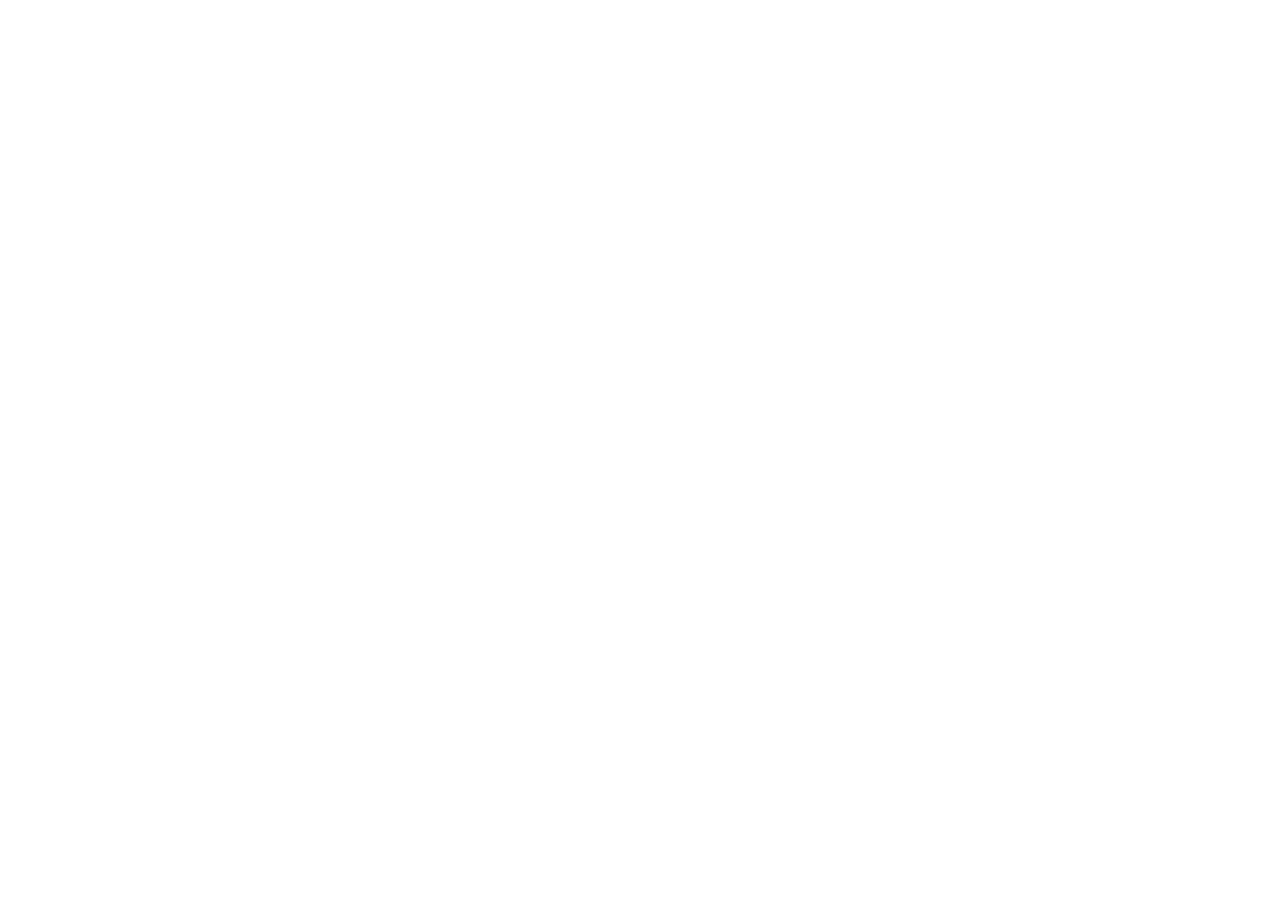
==== commit 4126a79b: "Redirect former REALM Pages URLs to aetherrealmapp.github.io" ====
--- a/delete-account/index.html
+++ b/delete-account/index.html
@@ -3,15 +3,16 @@
 <head>
   <meta charset="utf-8">
   <meta name="viewport" content="width=device-width, initial-scale=1">
-  <meta http-equiv="refresh" content="0; url=/realm/delete-account/">
-  <link rel="canonical" href="https://brokebrosol.github.io/realm/delete-account/">
-  <title>REALM</title>
+  <meta http-equiv="refresh" content="0; url=https://aetherrealmapp.github.io/delete-account/">
+  <link rel="canonical" href="https://aetherrealmapp.github.io/delete-account/">
+  <title>REALM has moved</title>
+  <script>location.replace('https://aetherrealmapp.github.io/delete-account/');</script>
   <style>
     body { margin:0; background:#05070d; color:#e8e4d9; font:16px/1.5 system-ui,sans-serif; padding:48px 24px; }
     a { color:#d4b15a; }
   </style>
 </head>
 <body>
-  <p>Moved: <a href="/realm/delete-account/">/realm/delete-account/</a></p>
+  <p>Official REALM website: <a href="https://aetherrealmapp.github.io/delete-account/">https://aetherrealmapp.github.io/delete-account/</a></p>
 </body>
 </html>
